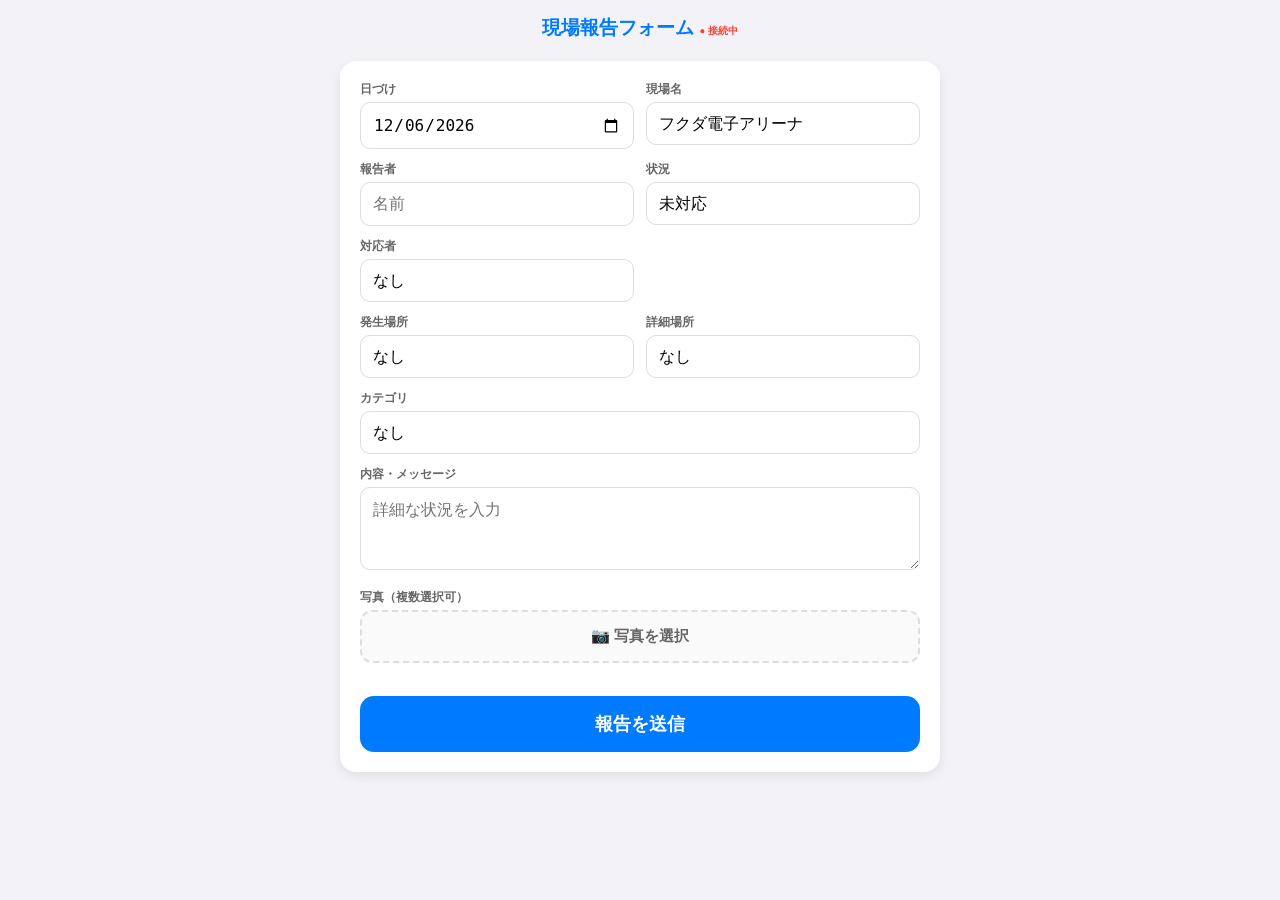
==== static/report.html @ 8c406662 "Fix クラブ対応者フィールドのラベルをクラブ担当者名に変更 Co-Authored-By: Claude Sonnet 4.6 <noreply@anthropic.com>" ====
<!DOCTYPE html>
<html lang="ja">
<head>
    <meta charset="UTF-8">
    <meta name="viewport" content="width=device-width, initial-scale=1.0, maximum-scale=1.0, user-scalable=no">
    <title>現場報告フォーム</title>
    <style>
        :root {
            --primary-color: #007AFF;
            --status-none: #E5E5EA;
            --status-doing: #FF9500;
            --status-done: #34C759;
            --bg-color: #F2F2F7;
        }
        body { font-family: -apple-system, BlinkMacSystemFont, "Segoe UI", Roboto, sans-serif; background-color: var(--bg-color); margin: 0; padding: 15px; color: #333; }
        .container { max-width: 600px; margin: 0 auto; }
        header { margin-bottom: 20px; text-align: center; }
        h1 { font-size: 1.2rem; margin: 0; color: var(--primary-color); }
        .card { background: white; border-radius: 16px; padding: 20px; box-shadow: 0 4px 12px rgba(0,0,0,0.08); }
        .input-grid { display: grid; grid-template-columns: 1fr 1fr; gap: 12px; margin-bottom: 12px; }
        label { display: block; font-size: 0.75rem; color: #666; margin-bottom: 4px; font-weight: bold; }
        select, textarea, input { width: 100%; padding: 12px; border: 1px solid #DDD; border-radius: 10px; font-size: 1rem; box-sizing: border-box; background: #FFF; -webkit-appearance: none; }
        .main-btn { width: 100%; padding: 16px; background-color: var(--primary-color); color: white; border: none; border-radius: 14px; font-weight: bold; cursor: pointer; font-size: 1.1rem; transition: transform 0.1s, opacity 0.2s; margin-top: 10px; }
        .main-btn:active { transform: scale(0.98); opacity: 0.9; }

        .check-button { display: inline-block; position: relative; cursor: pointer; user-select: none; }
        .check-button input { position: absolute; opacity: 0; cursor: pointer; height: 0; width: 0; }
        .check-label { display: block; padding: 8px 14px; background: #EEE; border-radius: 10px; font-size: 0.9rem; font-weight: bold; transition: all 0.2s; color: #555; border: 1px solid #DDD; }
        .check-button input:checked + .check-label { background: var(--primary-color); color: white; border-color: var(--primary-color); }

        #success-msg { display: none; background: var(--status-done); color: white; padding: 15px; border-radius: 12px; text-align: center; margin-bottom: 15px; font-weight: bold; animation: fadeIn 0.3s; }
        @keyframes fadeIn { from { opacity: 0; } to { opacity: 1; } }
    </style>
</head>
<body>
    <div class="container">
        <header>
            <h1>現場報告フォーム <span id="ws-status" style="font-size:0.6rem; color:#888;">● 接続中</span></h1>
        </header>

        <div id="success-msg">送信が完了しました！</div>

        <div class="card">
            <div class="input-grid">
                <div><label>日づけ</label><input type="date" id="event-date"></div>
                <div><label>現場名</label><select id="event-name"><option value="フクダ電子アリーナ">フクダ電子アリーナ</option><option value="その他">その他</option></select></div>
            </div>
            <div class="input-grid">
                <div><label>報告者</label><input type="text" id="sender" placeholder="名前"></div>
                <div><label>状況</label><select id="status"><option value="未対応">未対応</option><option value="対応中">対応中</option><option value="完了">完了</option></select></div>
            </div>
            <div class="input-grid">
                <div>
                    <label>対応者</label>
                    <select id="responder" onchange="toggleResponderName()">
                        <option value="なし">なし</option>
                        <option value="クラブ">クラブ</option>
                        <option value="施設スタッフ">施設スタッフ</option>
                        <option value="お客さん">お客さん</option>
                        <option value="その他">その他</option>
                    </select>
                </div>
                <div id="responder-name-group" style="display:none;">
                    <label>クラブ担当者名（任意）</label>
                    <input type="text" id="responder-name" placeholder="空欄でも可">
                </div>
            </div>
            <div class="input-grid" style="grid-template-columns: 1fr 1fr;">
                <div><label>発生場所</label><div id="location-container"></div></div>
                <div><label>詳細場所</label><div id="sub-location-container"></div></div>
            </div>
            <div id="location-other-group" style="display:none; margin-bottom:12px;"><input type="text" id="location-other" placeholder="場所の詳細を入力"></div>
            
            <div style="margin-bottom:12px;">
                <label>カテゴリ</label>
                <select id="category"><option value="なし">なし</option><option value="ご意見・ご要望">ご意見・ご要望</option><option value="医事対応">医事対応</option><option value="迷子・迷いびと">迷子・迷いびと</option><option value="落とし物">落とし物</option><option value="サポーター対応">サポーター対応</option><option value="施設トラブル">施設トラブル</option><option value="チケットトラブル">チケットトラブル</option><option value="感謝の声">感謝の声</option><option value="提案事項">提案事項</option><option value="その他">その他</option></select>
            </div>

            <div id="non-medical-detail-area" style="display:none; margin-bottom:12px;">
                <label id="detail-label">詳細種別</label>
                <div id="detail-container"></div>
            </div>

            <div id="category-other-group" style="display:none; margin-bottom:12px;"><input type="text" id="category-other" placeholder="詳細を入力"></div>

            <div id="medical-fields" style="display:none; border:2px solid #FF9500; border-radius:14px; padding:15px; margin-bottom:15px; background:#FFF9F2;">
                <h3 style="font-size:0.9rem; margin-top:0; color:#FF9500;">医事・救護詳細</h3>
                <div style="margin-bottom:15px;">
                    <label>初期症状（複数選択可）</label>
                    <div id="medical-detail-container" style="display:flex; flex-wrap:wrap; gap:6px; margin-top:5px;"></div>
                </div>
                <div class="input-grid" style="grid-template-columns: repeat(3, 1fr); margin-bottom:12px;">
                    <div><label>性別</label><select id="med-gender"><option value="なし">なし</option><option value="不明">不明</option><option value="男性">男性</option><option value="女性">女性</option></select></div>
                    <div><label>年代</label><select id="med-age"><option value="なし">なし</option><option value="不明">不明</option><option value="10代未満">10代未満</option><option value="10代">10代</option><option value="20代">20代</option><option value="30代">30代</option><option value="40代">40代</option><option value="50代">50代</option><option value="60代">60代</option><option value="70代以上">70代以上</option></select></div>
                    <div><label>同行者</label><select id="med-companion"><option value="なし">なし</option><option value="ひとり">ひとり</option><option value="家族">家族</option><option value="知人">知人</option></select></div>
                </div>
                <div class="input-grid" style="grid-template-columns: 1fr 1fr 1fr;">
                    <div><label>車椅子</label><select id="med-wheelchair" onchange="toggleWheelchairFields()"><option value="なし">なし</option><option value="あり">あり</option></select></div>
                    <div id="med-wheelchair-source-group" style="display:none;"><label>貸出元</label><select id="med-wheelchair-source"><option value="なし">なし</option><option value="医務室">医務室</option><option value="控室8">控室8</option><option value="多目的室">多目的室</option><option value="エレベーターホール">エレベーターホール</option></select></div>
                    <div id="med-wheelchair-return-group" style="display:none;"><label>返却</label><select id="med-wheelchair-return"><option value="なし">なし</option><option value="未返却">未返却</option><option value="返却済み">返却済み</option></select></div>
                </div>
            </div>

            <div style="margin-bottom:15px;"><label>内容・メッセージ</label><textarea id="message" rows="3" placeholder="詳細な状況を入力"></textarea></div>

            <div style="margin-bottom:15px;">
                <label>写真（複数選択可）</label>
                <label for="photo-input" id="photo-label" style="display:flex; align-items:center; justify-content:center; gap:8px; padding:14px; border:2px dashed #DDD; border-radius:12px; cursor:pointer; color:#666; font-size:0.95rem; background:#FAFAFA;">
                    📷 写真を選択
                </label>
                <input type="file" id="photo-input" accept="image/*" multiple style="display:none;" onchange="previewPhotos()">
                <div id="photo-preview" style="display:flex; flex-wrap:wrap; gap:8px; margin-top:8px;"></div>
                <div id="upload-status" style="font-size:0.8rem; color:#888; margin-top:4px;"></div>
            </div>

            <button class="main-btn" onclick="sendReport()">報告を送信</button>
        </div>
    </div>

    <script>
        const dateInput = document.getElementById('event-date');
        const eventSelect = document.getElementById('event-name');
        const locationContainer = document.getElementById('location-container');
        const subLocationContainer = document.getElementById('sub-location-container');

        const now = new Date();
        const jstDate = new Date(now.getTime() + (9 * 60 * 60 * 1000)).toISOString().split('T')[0];
        dateInput.value = jstDate;

        const locationPresets = { 'フクダ電子アリーナ': ['なし', '北西ゲート', '東2ゲート', '南西ゲート', 'メインスタンド', 'バックスタンド', '公園', '北サイドスタンド', '南サイドスタンド', '場外案内', '場外駐車場', '1・2駐車場', '第3駐車場', 'フィールド', '館内', 'その他'] };
        function updateSubLocationUI() {
            const loc = document.getElementById('location').value;
            subLocationContainer.innerHTML = `<select id="sub-location"><option value="なし">なし</option></select>`;
        }
        function updateLocationUI() {
            const eventName = eventSelect.value;
            if (locationPresets[eventName]) { locationContainer.innerHTML = `<select id="location">${locationPresets[eventName].map(l => `<option value="${l}">${l}</option>`).join('')}</select>`; }
            else { locationContainer.innerHTML = `<input type="text" id="location" placeholder="場所入力"></input>`; }
            const locEl = document.getElementById('location');
            locEl.onchange = () => {
                document.getElementById('location-other-group').style.display = locEl.value === 'その他' ? 'block' : 'none';
                updateSubLocationUI();
            };
            updateSubLocationUI();
        }
        eventSelect.onchange = updateLocationUI;
        updateLocationUI();

        const details = {
            '医事対応': ['一時失神', '意識なし', 'めまい', '寒気・震え', '腹痛', '吐き気', '頭痛', '過呼吸', '外傷・出血', '動悸', 'その他'],
            'ご意見・ご要望': ['待機列', '接客対応', '設備', 'その他'],
            '迷子・迷いびと': ['迷子', '迷いびと', 'その他'],
            '落とし物': ['財布・お金', 'スマートフォン', '衣類・バッグ', 'チケット', 'その他'],
            'サポーター対応': ['トラブル', '案内', 'その他'],
            '施設トラブル': ['設備故障', '清掃', '安全', 'その他'],
            'チケットトラブル': ['入場不可', '重複', '紛失', 'その他'],
            '感謝の声': ['運営', '接客', '演出', 'その他'],
            '提案事項': ['清掃', '案内表示', '不具合', 'その他'],
            'その他': ['その他']
        };

        document.getElementById('category').onchange = () => {
            const cat = document.getElementById('category').value;
            const d = details[cat];
            if (!d) return;
            if (cat === '医事対応') {
                document.getElementById('medical-fields').style.display = 'block';
                document.getElementById('non-medical-detail-area').style.display = 'none';
                document.getElementById('medical-detail-container').innerHTML = d.map(v => `<label class="check-button"><input type="checkbox" name="med-detail" value="${v}" onchange="checkCategoryOther()"><span class="check-label">${v}</span></label>`).join('');
            } else {
                document.getElementById('medical-fields').style.display = 'none';
                document.getElementById('non-medical-detail-area').style.display = 'block';
                document.getElementById('detail-container').innerHTML = `<select id="detail" onchange="checkCategoryOther()"><option value="なし">なし</option>${d.map(v => `<option value="${v}">${v}</option>`).join('')}</select>`;
            }
            checkCategoryOther();
        };

        function toggleResponderName() {
            const val = document.getElementById('responder').value;
            document.getElementById('responder-name-group').style.display = val === 'クラブ' ? 'block' : 'none';
        }

        function toggleWheelchairFields() {
            const used = document.getElementById('med-wheelchair').value === 'あり';
            document.getElementById('med-wheelchair-source-group').style.display = used ? 'block' : 'none';
            document.getElementById('med-wheelchair-return-group').style.display = used ? 'block' : 'none';
        }

        function checkCategoryOther() {
            const cat = document.getElementById('category').value;
            let detOther = false;
            if (cat === '医事対応') { detOther = Array.from(document.querySelectorAll('input[name="med-detail"]:checked')).some(c => c.value === 'その他'); }
            else { const detEl = document.getElementById('detail'); detOther = detEl && detEl.value === 'その他'; }
            document.getElementById('category-other-group').style.display = (cat === 'その他' || detOther) ? 'block' : 'none';
        }

        let socket;
        function connect() {
            const protocol = window.location.protocol === 'https:' ? 'wss:' : 'ws:';
            socket = new WebSocket(`${protocol}//${window.location.host}/ws`);
            socket.onopen = () => { document.getElementById('ws-status').style.color = '#34C759'; };
            socket.onclose = () => { document.getElementById('ws-status').style.color = '#FF3B30'; setTimeout(connect, 2000); };
        }

        async function sendReport() {
            const loc = document.getElementById('location').value;
            const subLoc = document.getElementById('sub-location').value;
            const finalLoc = loc === 'その他' ? document.getElementById('location-other').value : loc;
            const cat = document.getElementById('category').value;
            if (!cat) return alert("カテゴリを選択してください");

            let finalDet = "-";
            if (cat === '医事対応') { finalDet = Array.from(document.querySelectorAll('input[name="med-detail"]:checked')).map(c => c.value).join(', ') || 'なし'; }
            else { const detEl = document.getElementById('detail'); finalDet = detEl ? detEl.value : "-"; }
            const catOther = document.getElementById('category-other').value;
            if (finalDet.includes('その他') || cat === 'その他') finalDet = catOther || finalDet;

            const time = new Date().toLocaleTimeString([], {hour:'2-digit', minute:'2-digit'});
            const senderName = document.getElementById('sender').value || 'スタッフ';

            let medicalData = null;
            if (cat === '医事対応') {
                medicalData = {
                    gender: document.getElementById('med-gender').value,
                    age: document.getElementById('med-age').value,
                    companion: document.getElementById('med-companion').value,
                    wheelchair: document.getElementById('med-wheelchair').value,
                    wheelchair_source: document.getElementById('med-wheelchair-source').value,
                    wheelchair_return: document.getElementById('med-wheelchair-return').value,
                    diagnosis: null, rest_area: null
                };
            }

            const photoUrls = await uploadPhotos();
            const responderVal = document.getElementById('responder').value;
            const responderName = document.getElementById('responder-name').value;
            const finalResponder = responderVal === 'クラブ' && responderName ? `クラブ（${responderName}）` : responderVal;
            const msg = {
                id: Date.now(), date: dateInput.value, event: eventSelect.value, location: finalLoc || 'なし', sub_location: subLoc || 'なし', sender: senderName, category: cat, detail: finalDet, message: document.getElementById('message').value || '(内容なし)', status: document.getElementById('status').value, medical: medicalData, photos: photoUrls, responder: finalResponder,
                timeline: [{ time: time, sender: senderName, message: document.getElementById('message').value || '(内容なし)', status: document.getElementById('status').value, location: finalLoc || 'なし', sub_location: subLoc || 'なし', medical: medicalData, photos: photoUrls, responder: finalResponder }]
            };
            socket.send(JSON.stringify(msg));
            
            // 完了表示
            document.getElementById('success-msg').style.display = 'block';
            setTimeout(() => { document.getElementById('success-msg').style.display = 'none'; }, 3000);

            // フォームリセット
            document.getElementById('message').value = '';
            document.getElementById('responder').value = 'なし';
            document.getElementById('responder-name').value = '';
            document.getElementById('responder-name-group').style.display = 'none';
            document.getElementById('photo-input').value = '';
            document.getElementById('photo-preview').innerHTML = '';
            document.getElementById('photo-label').textContent = '📷 写真を選択';
            document.querySelectorAll('input[name="med-detail"]').forEach(c => c.checked = false);
            window.scrollTo({ top: 0, behavior: 'smooth' });
        }

        document.getElementById('sender').value = localStorage.getItem('sender_name') || '';
        document.getElementById('sender').onchange = (e) => localStorage.setItem('sender_name', e.target.value);

        const CLOUDINARY_CLOUD_NAME = 'dujcnkle9';
        const CLOUDINARY_UPLOAD_PRESET = 'yt6zyddz';

        function previewPhotos() {
            const files = document.getElementById('photo-input').files;
            const preview = document.getElementById('photo-preview');
            preview.innerHTML = '';
            Array.from(files).forEach(file => {
                const reader = new FileReader();
                reader.onload = (e) => {
                    const img = document.createElement('img');
                    img.src = e.target.result;
                    img.style.cssText = 'width:80px; height:80px; object-fit:cover; border-radius:8px; border:1px solid #DDD;';
                    preview.appendChild(img);
                };
                reader.readAsDataURL(file);
            });
            const count = files.length;
            document.getElementById('photo-label').textContent = count > 0 ? `📷 ${count}枚選択済み` : '📷 写真を選択';
        }

        async function uploadPhotos() {
            const files = document.getElementById('photo-input').files;
            if (files.length === 0) return [];
            const status = document.getElementById('upload-status');
            const urls = [];
            for (let i = 0; i < files.length; i++) {
                status.textContent = `アップロード中... (${i + 1}/${files.length})`;
                const formData = new FormData();
                formData.append('file', files[i]);
                formData.append('upload_preset', CLOUDINARY_UPLOAD_PRESET);
                const res = await fetch(`https://api.cloudinary.com/v1_1/${CLOUDINARY_CLOUD_NAME}/image/upload`, {
                    method: 'POST',
                    body: formData
                });
                const data = await res.json();
                urls.push(data.secure_url);
            }
            status.textContent = '';
            return urls;
        }

        connect();
    </script>
</body>
</html>
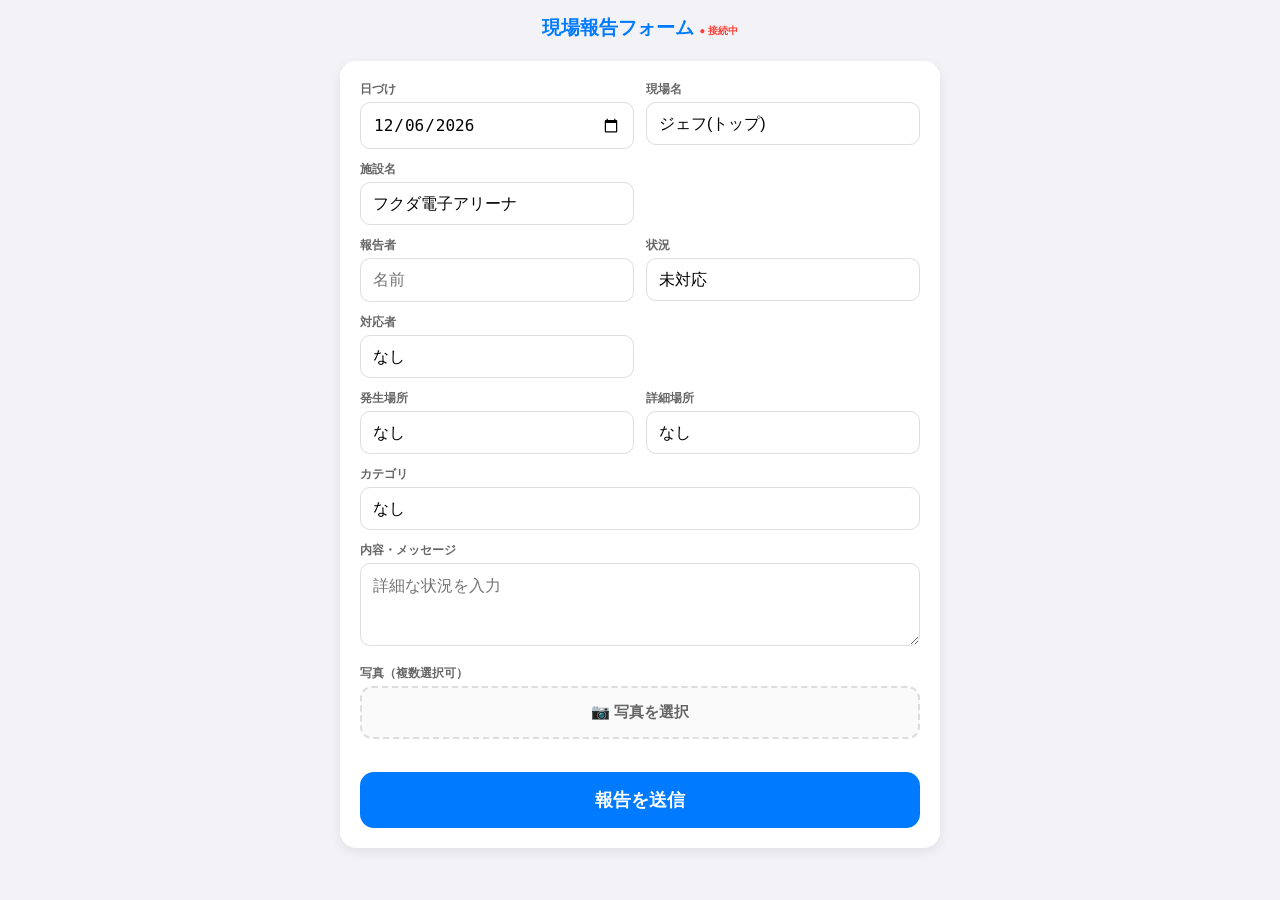
==== commit 5d649fc7: "Split 現場名 and 施設名 into separate fields - 現場名: ジェフ(トップ) / ジェフ(レディース) でフィルタリング - 施設名: フクダ電子アリーナ など（発生場" ====
--- a/static/report.html
+++ b/static/report.html
@@ -43,7 +43,8 @@
         <div class="card">
             <div class="input-grid">
                 <div><label>日づけ</label><input type="date" id="event-date"></div>
-                <div><label>現場名</label><select id="event-name"><option value="フクダ電子アリーナ">フクダ電子アリーナ</option><option value="その他">その他</option></select></div>
+                <div><label>現場名</label><select id="event-name"><option value="ジェフ(トップ)">ジェフ(トップ)</option><option value="ジェフ(レディース)">ジェフ(レディース)</option><option value="その他">その他</option></select></div>
+                <div><label>施設名</label><select id="venue-name"><option value="フクダ電子アリーナ">フクダ電子アリーナ</option><option value="その他">その他</option></select></div>
             </div>
             <div class="input-grid">
                 <div><label>報告者</label><input type="text" id="sender" placeholder="名前"></div>
@@ -120,6 +121,7 @@
     <script>
         const dateInput = document.getElementById('event-date');
         const eventSelect = document.getElementById('event-name');
+        const venueSelect = document.getElementById('venue-name');
         const locationContainer = document.getElementById('location-container');
         const subLocationContainer = document.getElementById('sub-location-container');
 
@@ -133,8 +135,8 @@
             subLocationContainer.innerHTML = `<select id="sub-location"><option value="なし">なし</option></select>`;
         }
         function updateLocationUI() {
-            const eventName = eventSelect.value;
-            if (locationPresets[eventName]) { locationContainer.innerHTML = `<select id="location">${locationPresets[eventName].map(l => `<option value="${l}">${l}</option>`).join('')}</select>`; }
+            const venueName = venueSelect.value;
+            if (locationPresets[venueName]) { locationContainer.innerHTML = `<select id="location">${locationPresets[venueName].map(l => `<option value="${l}">${l}</option>`).join('')}</select>`; }
             else { locationContainer.innerHTML = `<input type="text" id="location" placeholder="場所入力"></input>`; }
             const locEl = document.getElementById('location');
             locEl.onchange = () => {
@@ -143,7 +145,7 @@
             };
             updateSubLocationUI();
         }
-        eventSelect.onchange = updateLocationUI;
+        venueSelect.onchange = updateLocationUI;
         updateLocationUI();
 
         const details = {
@@ -236,7 +238,7 @@
             const responderName = document.getElementById('responder-name').value;
             const finalResponder = responderVal === 'クラブ' && responderName ? `クラブ（${responderName}）` : responderVal;
             const msg = {
-                id: Date.now(), date: dateInput.value, event: eventSelect.value, location: finalLoc || 'なし', sub_location: subLoc || 'なし', sender: senderName, category: cat, detail: finalDet, message: document.getElementById('message').value || '(内容なし)', status: document.getElementById('status').value, medical: medicalData, photos: photoUrls, responder: finalResponder,
+                id: Date.now(), date: dateInput.value, event: eventSelect.value, venue: venueSelect.value, location: finalLoc || 'なし', sub_location: subLoc || 'なし', sender: senderName, category: cat, detail: finalDet, message: document.getElementById('message').value || '(内容なし)', status: document.getElementById('status').value, medical: medicalData, photos: photoUrls, responder: finalResponder,
                 timeline: [{ time: time, sender: senderName, message: document.getElementById('message').value || '(内容なし)', status: document.getElementById('status').value, location: finalLoc || 'なし', sub_location: subLoc || 'なし', medical: medicalData, photos: photoUrls, responder: finalResponder }]
             };
             socket.send(JSON.stringify(msg));
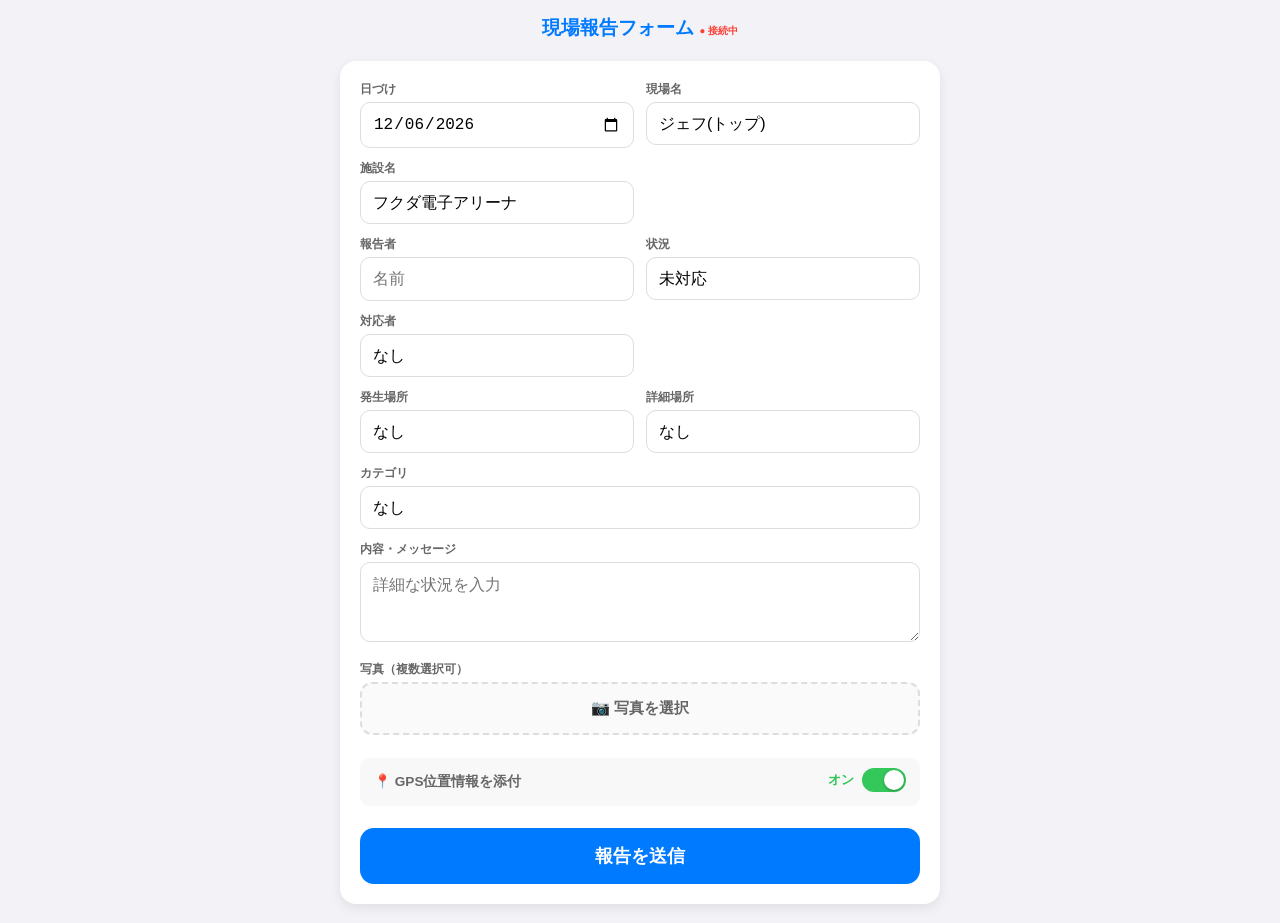
==== commit b1994e7b: "Add GPS location capture and Leaflet map panel Co-Authored-By: Claude Sonnet 4.6 <noreply@anthropic." ====
--- a/static/report.html
+++ b/static/report.html
@@ -114,6 +114,15 @@
                 <div id="upload-status" style="font-size:0.8rem; color:#888; margin-top:4px;"></div>
             </div>
 
+            <div style="display:flex; align-items:center; justify-content:space-between; margin-bottom:12px; padding:10px 14px; background:#F8F8F8; border-radius:10px;">
+                <span style="font-size:0.85rem; color:#666; font-weight:bold;">📍 GPS位置情報を添付</span>
+                <label style="display:flex; align-items:center; gap:8px; cursor:pointer;">
+                    <span id="gps-label" style="font-size:0.8rem; color:#34C759; font-weight:bold;">オン</span>
+                    <div id="gps-switch" onclick="toggleGPS()" style="width:44px; height:24px; background:#34C759; border-radius:12px; position:relative; cursor:pointer; transition:background 0.2s;">
+                        <div id="gps-knob" style="position:absolute; top:2px; left:22px; width:20px; height:20px; background:white; border-radius:50%; transition:left 0.2s; box-shadow:0 1px 3px rgba(0,0,0,0.3);"></div>
+                    </div>
+                </label>
+            </div>
             <button class="main-btn" onclick="sendReport()">報告を送信</button>
         </div>
     </div>
@@ -234,11 +243,12 @@
             }
 
             const photoUrls = await uploadPhotos();
+            const gpsData = await getGPS();
             const responderVal = document.getElementById('responder').value;
             const responderName = document.getElementById('responder-name').value;
             const finalResponder = responderVal === 'クラブ' && responderName ? `クラブ（${responderName}）` : responderVal;
             const msg = {
-                id: Date.now(), date: dateInput.value, event: eventSelect.value, venue: venueSelect.value, location: finalLoc || 'なし', sub_location: subLoc || 'なし', sender: senderName, category: cat, detail: finalDet, message: document.getElementById('message').value || '(内容なし)', status: document.getElementById('status').value, medical: medicalData, photos: photoUrls, responder: finalResponder,
+                id: Date.now(), date: dateInput.value, event: eventSelect.value, venue: venueSelect.value, location: finalLoc || 'なし', sub_location: subLoc || 'なし', sender: senderName, category: cat, detail: finalDet, message: document.getElementById('message').value || '(内容なし)', status: document.getElementById('status').value, medical: medicalData, photos: photoUrls, responder: finalResponder, gps: gpsData,
                 timeline: [{ time: time, sender: senderName, message: document.getElementById('message').value || '(内容なし)', status: document.getElementById('status').value, location: finalLoc || 'なし', sub_location: subLoc || 'なし', medical: medicalData, photos: photoUrls, responder: finalResponder }]
             };
             socket.send(JSON.stringify(msg));
@@ -304,6 +314,25 @@
             return urls;
         }
 
+        let gpsEnabled = true;
+        function toggleGPS() {
+            gpsEnabled = !gpsEnabled;
+            document.getElementById('gps-switch').style.background = gpsEnabled ? '#34C759' : '#CCC';
+            document.getElementById('gps-knob').style.left = gpsEnabled ? '22px' : '2px';
+            document.getElementById('gps-label').textContent = gpsEnabled ? 'オン' : 'オフ';
+            document.getElementById('gps-label').style.color = gpsEnabled ? '#34C759' : '#999';
+        }
+        async function getGPS() {
+            if (!gpsEnabled || !navigator.geolocation) return null;
+            return new Promise(resolve => {
+                navigator.geolocation.getCurrentPosition(
+                    pos => resolve({ lat: pos.coords.latitude, lng: pos.coords.longitude, accuracy: Math.round(pos.coords.accuracy) }),
+                    () => resolve(null),
+                    { timeout: 6000, maximumAge: 30000 }
+                );
+            });
+        }
+
         connect();
     </script>
 </body>
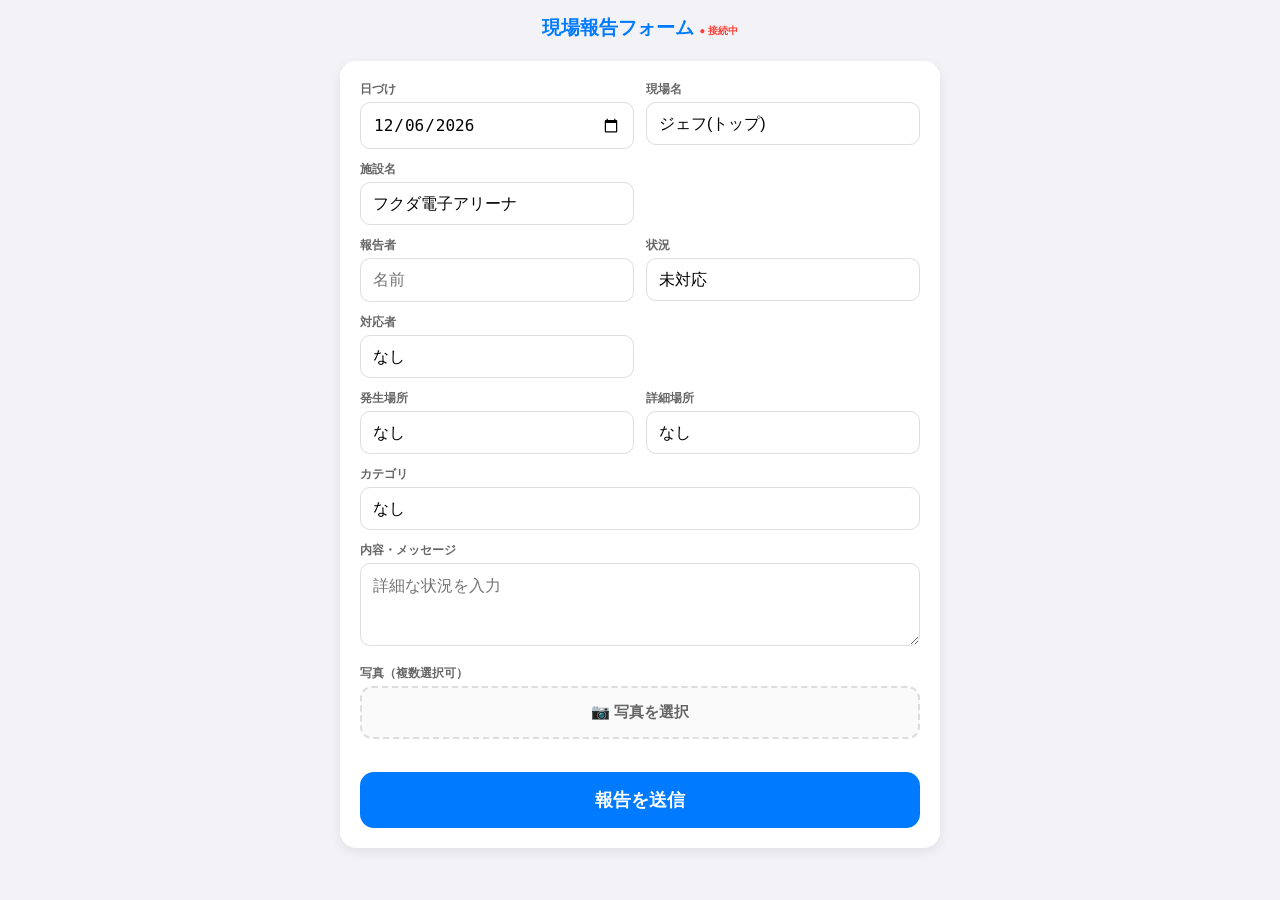
==== commit 6b97d990: "Add 来場方法・駐車場所 fields to medical section Co-Authored-By: Claude Sonnet 4.6 <noreply@anthropic.com>" ====
--- a/static/report.html
+++ b/static/report.html
@@ -95,6 +95,10 @@
                     <div><label>年代</label><select id="med-age"><option value="なし">なし</option><option value="不明">不明</option><option value="10代未満">10代未満</option><option value="10代">10代</option><option value="20代">20代</option><option value="30代">30代</option><option value="40代">40代</option><option value="50代">50代</option><option value="60代">60代</option><option value="70代以上">70代以上</option></select></div>
                     <div><label>同行者</label><select id="med-companion"><option value="なし">なし</option><option value="ひとり">ひとり</option><option value="家族">家族</option><option value="知人">知人</option></select></div>
                 </div>
+                <div class="input-grid" style="grid-template-columns: 1fr 1fr; margin-bottom:12px;">
+                    <div><label>来場方法</label><select id="med-transport" onchange="toggleTransportFields()"><option value="なし">なし</option><option value="公共交通機関">公共交通機関</option><option value="車">車</option><option value="その他">その他</option></select></div>
+                    <div id="med-parking-group" style="display:none;"><label>駐車場所</label><select id="med-parking"><option value="なし">なし</option><option value="第３駐車場">第３駐車場</option><option value="1・2駐車場">1・2駐車場</option><option value="グローボ">グローボ</option><option value="ジェフィA">ジェフィA</option><option value="その他">その他</option></select></div>
+                </div>
                 <div class="input-grid" style="grid-template-columns: 1fr 1fr 1fr;">
                     <div><label>車椅子</label><select id="med-wheelchair" onchange="toggleWheelchairFields()"><option value="なし">なし</option><option value="あり">あり</option></select></div>
                     <div id="med-wheelchair-source-group" style="display:none;"><label>貸出元</label><select id="med-wheelchair-source"><option value="なし">なし</option><option value="医務室">医務室</option><option value="控室8">控室8</option><option value="多目的室">多目的室</option><option value="エレベーターホール">エレベーターホール</option></select></div>
@@ -114,15 +118,6 @@
                 <div id="upload-status" style="font-size:0.8rem; color:#888; margin-top:4px;"></div>
             </div>
 
-            <div style="display:flex; align-items:center; justify-content:space-between; margin-bottom:12px; padding:10px 14px; background:#F8F8F8; border-radius:10px;">
-                <span style="font-size:0.85rem; color:#666; font-weight:bold;">📍 GPS位置情報を添付</span>
-                <label style="display:flex; align-items:center; gap:8px; cursor:pointer;">
-                    <span id="gps-label" style="font-size:0.8rem; color:#34C759; font-weight:bold;">オン</span>
-                    <div id="gps-switch" onclick="toggleGPS()" style="width:44px; height:24px; background:#34C759; border-radius:12px; position:relative; cursor:pointer; transition:background 0.2s;">
-                        <div id="gps-knob" style="position:absolute; top:2px; left:22px; width:20px; height:20px; background:white; border-radius:50%; transition:left 0.2s; box-shadow:0 1px 3px rgba(0,0,0,0.3);"></div>
-                    </div>
-                </label>
-            </div>
             <button class="main-btn" onclick="sendReport()">報告を送信</button>
         </div>
     </div>
@@ -191,6 +186,9 @@
             document.getElementById('responder-name-group').style.display = val === 'クラブ' ? 'block' : 'none';
         }
 
+        function toggleTransportFields() {
+            document.getElementById('med-parking-group').style.display = document.getElementById('med-transport').value === '車' ? 'block' : 'none';
+        }
         function toggleWheelchairFields() {
             const used = document.getElementById('med-wheelchair').value === 'あり';
             document.getElementById('med-wheelchair-source-group').style.display = used ? 'block' : 'none';
@@ -235,6 +233,8 @@
                     gender: document.getElementById('med-gender').value,
                     age: document.getElementById('med-age').value,
                     companion: document.getElementById('med-companion').value,
+                    transport: document.getElementById('med-transport').value,
+                    parking: document.getElementById('med-parking').value,
                     wheelchair: document.getElementById('med-wheelchair').value,
                     wheelchair_source: document.getElementById('med-wheelchair-source').value,
                     wheelchair_return: document.getElementById('med-wheelchair-return').value,
@@ -243,12 +243,11 @@
             }
 
             const photoUrls = await uploadPhotos();
-            const gpsData = await getGPS();
             const responderVal = document.getElementById('responder').value;
             const responderName = document.getElementById('responder-name').value;
             const finalResponder = responderVal === 'クラブ' && responderName ? `クラブ（${responderName}）` : responderVal;
             const msg = {
-                id: Date.now(), date: dateInput.value, event: eventSelect.value, venue: venueSelect.value, location: finalLoc || 'なし', sub_location: subLoc || 'なし', sender: senderName, category: cat, detail: finalDet, message: document.getElementById('message').value || '(内容なし)', status: document.getElementById('status').value, medical: medicalData, photos: photoUrls, responder: finalResponder, gps: gpsData,
+                id: Date.now(), date: dateInput.value, event: eventSelect.value, venue: venueSelect.value, location: finalLoc || 'なし', sub_location: subLoc || 'なし', sender: senderName, category: cat, detail: finalDet, message: document.getElementById('message').value || '(内容なし)', status: document.getElementById('status').value, medical: medicalData, photos: photoUrls, responder: finalResponder,
                 timeline: [{ time: time, sender: senderName, message: document.getElementById('message').value || '(内容なし)', status: document.getElementById('status').value, location: finalLoc || 'なし', sub_location: subLoc || 'なし', medical: medicalData, photos: photoUrls, responder: finalResponder }]
             };
             socket.send(JSON.stringify(msg));
@@ -314,25 +313,6 @@
             return urls;
         }
 
-        let gpsEnabled = true;
-        function toggleGPS() {
-            gpsEnabled = !gpsEnabled;
-            document.getElementById('gps-switch').style.background = gpsEnabled ? '#34C759' : '#CCC';
-            document.getElementById('gps-knob').style.left = gpsEnabled ? '22px' : '2px';
-            document.getElementById('gps-label').textContent = gpsEnabled ? 'オン' : 'オフ';
-            document.getElementById('gps-label').style.color = gpsEnabled ? '#34C759' : '#999';
-        }
-        async function getGPS() {
-            if (!gpsEnabled || !navigator.geolocation) return null;
-            return new Promise(resolve => {
-                navigator.geolocation.getCurrentPosition(
-                    pos => resolve({ lat: pos.coords.latitude, lng: pos.coords.longitude, accuracy: Math.round(pos.coords.accuracy) }),
-                    () => resolve(null),
-                    { timeout: 6000, maximumAge: 30000 }
-                );
-            });
-        }
-
         connect();
     </script>
 </body>
